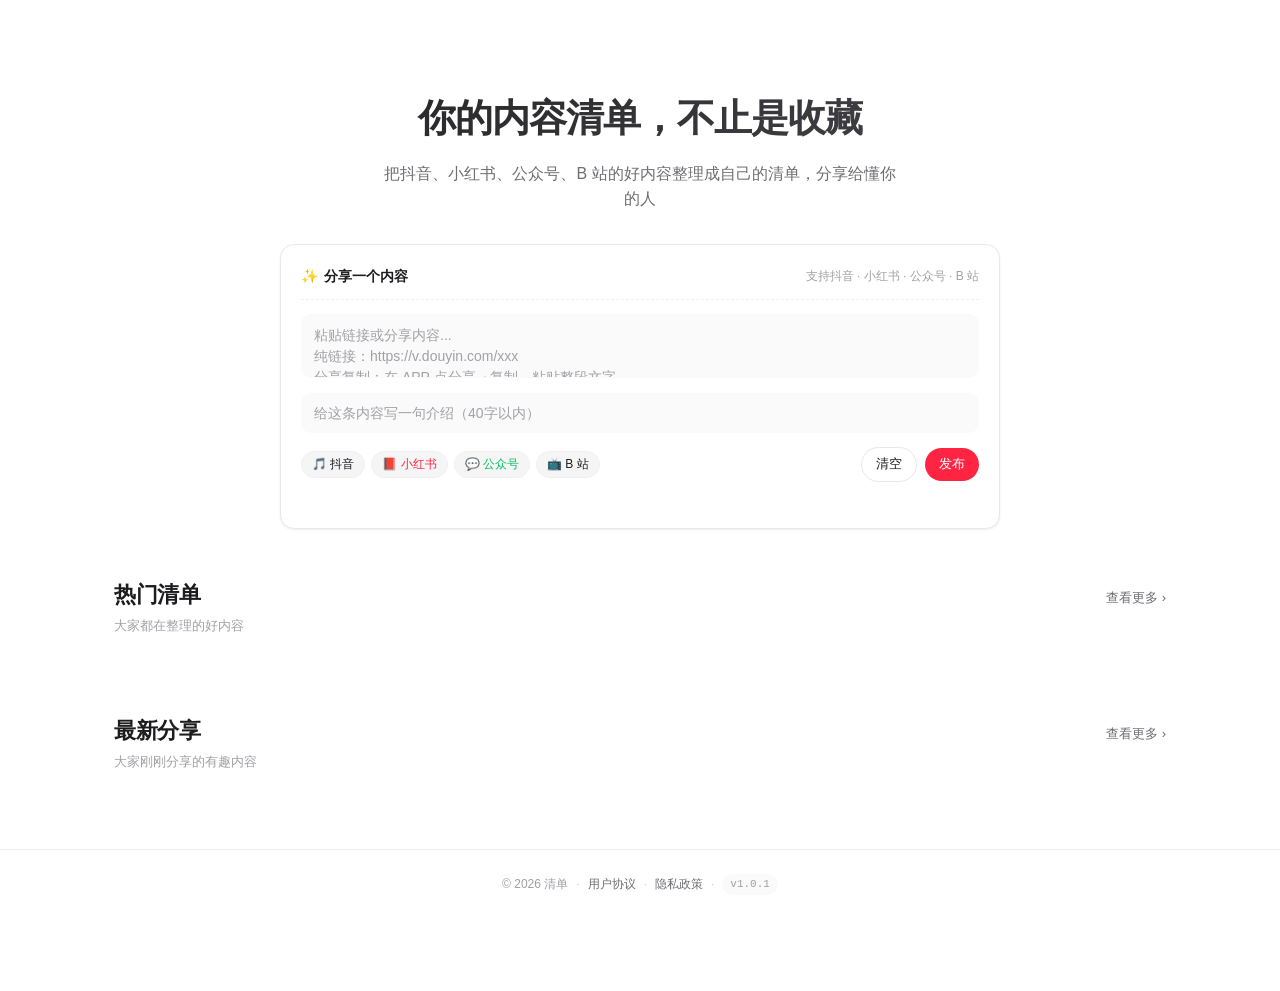
==== index.html @ c6f52047 "feat: v1.0.1 初次部署" ====
﻿<!DOCTYPE html>
<html lang="zh-CN">
<head>
  <meta charset="UTF-8">
  <meta name="viewport" content="width=device-width, initial-scale=1.0">
  <meta name="version" content="1.0.1">
<meta http-equiv="Cache-Control" content="no-cache, no-store, must-revalidate">
<meta http-equiv="Pragma" content="no-cache">
<meta http-equiv="Expires" content="0">
  <title>清单 · 发现优质内容清单</title>
  <meta name="description" content="清单是一个内容清单分享平台，把抖音、小红书、公众号、B站的好内容整理成清单，分享给懂你的人">
  <meta property="og:type" content="website">
  <meta property="og:title" content="清单 · 发现优质内容清单">
  <meta property="og:description" content="把抖音、小红书、公众号、B站的好内容整理成清单">
  <link rel="stylesheet" href="css/style.css">
</head>
<body>
  <div class="app">
    <!-- 导航栏由 JS 注入 -->
    <main class="main">
      <div class="container">

        <!-- Hero 区 -->
        <section class="hero">
          <h1 class="hero-title">你的内容清单，不止是收藏</h1>
          <p class="hero-subtitle">把抖音、小红书、公众号、B 站的好内容整理成自己的清单，分享给懂你的人</p>

          <!-- 中心输入框 -->
          <div class="hero-input">
            <div class="hero-input-header">
              <div class="hero-input-title">
                <span>✨</span>
                <span>分享一个内容</span>
              </div>
              <div class="hero-input-hint">支持抖音 · 小红书 · 公众号 · B 站</div>
            </div>
            <textarea
              id="hero-url"
              class="hero-input-field textarea"
              placeholder="粘贴链接或分享内容...&#10;纯链接：https://v.douyin.com/xxx&#10;分享复制：在 APP 点分享→复制，粘贴整段文字"
            ></textarea>
            <input
              id="hero-intro"
              class="hero-input-field input"
              placeholder="给这条内容写一句介绍（40字以内）"
              maxlength="40"
            >
            <div class="hero-input-footer">
              <div class="platform-tags">
                <span class="platform-tag douyin">🎵 抖音</span>
                <span class="platform-tag xiaohongshu">📕 小红书</span>
                <span class="platform-tag wechat">💬 公众号</span>
                <span class="platform-tag bilibili">📺 B 站</span>
              </div>
              <div class="hero-input-actions">
                <button id="hero-clear" class="btn btn-ghost btn-sm">清空</button>
                <button id="hero-publish" class="btn btn-primary btn-sm">发布</button>
              </div>
            </div>
            <div id="hero-hint" class="input-helper-text"></div>
          </div>
        </section>

        <!-- 推荐清单 -->
        <section class="section">
          <div class="section-header">
            <div>
              <h2 class="section-title">热门清单</h2>
              <p class="section-subtitle">大家都在整理的好内容</p>
            </div>
            <a href="#" class="section-more">查看更多 ›</a>
          </div>
          <div id="featured-lists" class="card-grid"></div>
        </section>

        <!-- 最新分享 -->
        <section class="section">
          <div class="section-header">
            <div>
              <h2 class="section-title">最新分享</h2>
              <p class="section-subtitle">大家刚刚分享的有趣内容</p>
            </div>
            <a href="#" class="section-more">查看更多 ›</a>
          </div>
          <div id="latest-items" class="card-grid-2col"></div>
        </section>

      </div>

      <footer class="app-footer">
        <div class="app-footer-inner">
          <span>© 2026 清单</span>
          <span class="app-footer-divider">·</span>
          <a href="legal/agreement.html" target="_blank">用户协议</a>
          <span class="app-footer-divider">·</span>
          <a href="legal/privacy.html" target="_blank">隐私政策</a>
          <span class="app-footer-divider">·</span>
          <span class="app-footer-version">v1.0.1</span>
        </div>
      </footer>
    </main>
  </div>

  <!-- 发布后弹出的"选择清单"弹层 -->
  <div id="publish-modal" class="modal-mask" hidden>
    <div class="modal-card modal-card--publish">
      <div class="modal-header">
        <h3>添加到一个清单</h3>
        <button class="modal-close" data-action="cancel" aria-label="关闭">✕</button>
      </div>
      <div class="modal-body">
        <p class="modal-hint">这个内容你想归到哪个清单？</p>

        <div id="publish-list-options" class="list-options">
          <!-- 动态填充 -->
        </div>

        <div class="new-list-section">
          <button id="new-list-toggle" class="new-list-toggle" type="button">
            <span class="new-list-toggle-icon">＋</span>
            <span>创建新清单</span>
          </button>
          <div id="new-list-form" class="new-list-form" hidden>
            <input id="new-list-title" class="form-input" type="text" placeholder="清单标题（必填，20字以内）" maxlength="20">
            <textarea id="new-list-desc" class="form-input form-textarea" placeholder="清单简介（选填，50字以内）" maxlength="50"></textarea>
            <label class="form-checkbox">
              <input id="new-list-anon" type="checkbox">
              <span>匿名发布</span>
            </label>
          </div>
        </div>
      </div>
      <div class="modal-footer">
        <button class="btn btn-ghost" data-action="cancel">取消</button>
        <button id="publish-confirm-btn" class="btn btn-primary" data-action="confirm">发布</button>
      </div>
    </div>
  </div>

  <script src="js/data.js"></script>
  <script src="js/main.js"></script>
  <script>
    // ==================== 首页逻辑 ====================

    // 渲染导航（顶部的入口已经够用，Hero 区域聚焦发布动作）
    renderNavbar('home');

    // 如果是从移动端 FAB 跳过来的（#publish），自动 focus 输入框
    if (location.hash === '#publish') {
      setTimeout(() => {
        const urlField = document.getElementById('hero-url');
        if (urlField) urlField.focus();
      }, 100);
    }

    // 渲染推荐清单
    function renderFeaturedLists(query = '') {
      const container = document.getElementById('featured-lists');
      let lists = [...getAllLists()].sort((a, b) => b.collectCount - a.collectCount);
      if (query) {
        const q = query.toLowerCase();
        lists = lists.filter(l =>
          l.title.toLowerCase().includes(q) ||
          (l.description || '').toLowerCase().includes(q)
        );
      }
      if (lists.length === 0) {
        container.innerHTML = '<div class="empty-state"><div class="empty-state-icon">📭</div><div class="empty-state-text">没找到匹配的清单</div></div>';
        return;
      }
      container.innerHTML = lists.map(renderListCard).join('');
    }

    // 渲染最新分享
    function renderLatestItems(query = '') {
      const container = document.getElementById('latest-items');
      let items = [...getAllItems()].sort((a, b) => new Date(b.createTime) - new Date(a.createTime));
      if (query) {
        const q = query.toLowerCase();
        items = items.filter(i => (i.intro || '').toLowerCase().includes(q));
      }
      if (items.length === 0) {
        container.innerHTML = '<div class="empty-state"><div class="empty-state-icon">📭</div><div class="empty-state-text">没找到匹配的内容</div></div>';
        return;
      }
      container.innerHTML = items.map(renderItemCard).join('');
    }

    // 初次渲染
    let initialQuery = '';
    const urlSearch = getQueryParam('search');
    if (urlSearch) {
      initialQuery = urlSearch;
      const si = document.getElementById('search-input');
      if (si) si.value = urlSearch;
    }
    renderFeaturedLists(initialQuery);
    renderLatestItems(initialQuery);

    // ==================== 搜索 ====================
    const searchInput = document.getElementById('search-input');
    if (searchInput) {
      let searchTimer = null;
      searchInput.addEventListener('input', (e) => {
        const q = e.target.value.trim();
        clearTimeout(searchTimer);
        searchTimer = setTimeout(() => {
          renderFeaturedLists(q);
          renderLatestItems(q);
        }, 200);
      });
    }

    // ==================== Hero 输入框 - 发布 ====================
    const urlField = document.getElementById('hero-url');
    const introField = document.getElementById('hero-intro');
    const hint = document.getElementById('hero-hint');
    const publishBtn = document.getElementById('hero-publish');
    const clearBtn = document.getElementById('hero-clear');

    // 实时校验提示
    function updateHint() {
      const url = urlField.value.trim();
      const intro = introField.value.trim();
      if (!url && !intro) {
        hint.textContent = '';
        hint.className = 'input-helper-text';
        return;
      }
      if (url) {
        const r = validateUrl(url);
        if (!r.valid) {
          hint.textContent = '⚠ ' + r.error;
          hint.className = 'input-helper-text error';
          return;
        }
      }
      if (intro && intro.length > 40) {
        hint.textContent = '⚠ 介绍不能超过 40 字';
        hint.className = 'input-helper-text error';
        return;
      }
      // OK
      if (url) {
        const r = validateUrl(url);
        if (r.valid) {
          const platform = getPlatformInfo(r.platform);
          const isFromText = r.url && r.url !== url;
          hint.textContent = `✓ 已识别为 ${platform.shortName} 链接${isFromText ? '（已从分享内容中提取）' : ''}${intro ? '，可以发布了' : '，请补充介绍'}`;
          hint.className = 'input-helper-text success';
        }
      } else {
        hint.textContent = '请粘贴链接或分享内容';
        hint.className = 'input-helper-text';
      }
    }
    urlField.addEventListener('input', updateHint);
    introField.addEventListener('input', updateHint);

    clearBtn.addEventListener('click', () => {
      urlField.value = '';
      introField.value = '';
      updateHint();
      urlField.focus();
    });

    publishBtn.addEventListener('click', () => {
      if (!requireLogin('index.html')) return;
      const url = urlField.value.trim();
      const intro = introField.value.trim();
      if (!url) { showToast('请粘贴链接', 'error'); urlField.focus(); return; }
      const r = validateUrl(url);
      if (!r.valid) { showToast(r.error, 'error'); return; }
      if (!intro) { showToast('请填写介绍', 'error'); introField.focus(); return; }
      if (intro.length > 40) { showToast('介绍不能超过 40 字', 'error'); return; }
      // 敏感词校验
      const sens = validateBeforePublish(intro);
      if (!sens.ok) { showToast(sens.error, 'error'); return; }
      // 校验通过 → 打开"加入清单"弹层（r.url 是提取/校验后的纯 URL）
      openPublishModal({ url: r.url, intro, platform: r.platform });
    });

    // ==================== 发布弹层 ====================
    const publishModal = document.getElementById('publish-modal');
    const publishListOptions = document.getElementById('publish-list-options');
    const newListToggle = document.getElementById('new-list-toggle');
    const newListForm = document.getElementById('new-list-form');
    const newListTitle = document.getElementById('new-list-title');
    const newListDesc = document.getElementById('new-list-desc');
    const newListAnon = document.getElementById('new-list-anon');
    const publishConfirmBtn = document.getElementById('publish-confirm-btn');
    let pendingPayload = null;   // 待发布的 {url, intro, platform}
    let newListExpanded = false; // 新建清单表单是否展开

    function openPublishModal(payload) {
      pendingPayload = payload;
      newListExpanded = false;
      newListForm.hidden = true;
      newListTitle.value = '';
      newListDesc.value = '';
      newListAnon.checked = false;
      renderPublishListOptions();
      publishModal.hidden = false;
    }

    function closePublishModal() {
      publishModal.hidden = true;
      pendingPayload = null;
    }

    function renderPublishListOptions() {
      const myLists = getCurrentUserLists();
      const opts = [];

      // 默认选项：先存着
      opts.push(`
        <label class="list-option">
          <input type="radio" name="list-select" value="__none__" checked>
          <div class="list-option-body">
            <div class="list-option-cover list-option-cover--default">📌</div>
            <div class="list-option-text">
              <div class="list-option-title">先存着</div>
              <div class="list-option-sub">暂不加入任何清单</div>
            </div>
          </div>
        </label>
      `);

      // 用户已有清单
      myLists.forEach(l => {
        opts.push(`
          <label class="list-option">
            <input type="radio" name="list-select" value="${escapeHtml(l.id)}">
            <div class="list-option-body">
              <div class="list-option-cover" style="background:${l.coverColor}">${l.coverEmoji}</div>
              <div class="list-option-text">
                <div class="list-option-title">${escapeHtml(l.title)}</div>
                <div class="list-option-sub">${l.itemIds.length} 条内容${l.anonymous ? ' · 匿名' : ''}</div>
              </div>
            </div>
          </label>
        `);
      });

      publishListOptions.innerHTML = opts.join('');
    }

    // 弹层：切换"创建新清单"展开
    newListToggle.addEventListener('click', () => {
      newListExpanded = !newListExpanded;
      newListForm.hidden = !newListExpanded;
      if (newListExpanded) {
        newListTitle.focus();
      }
    });

    // 弹层：mask 点击关闭
    publishModal.addEventListener('click', (e) => {
      if (e.target === publishModal) closePublishModal();
    });

    // 弹层：取消 / 确认按钮
    publishModal.addEventListener('click', (e) => {
      const action = e.target.closest('[data-action]')?.dataset.action;
      if (action === 'cancel') closePublishModal();
      if (action === 'confirm') confirmPublish();
    });

    function confirmPublish() {
      if (!pendingPayload) return;
      const selected = publishModal.querySelector('input[name="list-select"]:checked');
      const selectedValue = selected ? selected.value : '__none__';

      // 0. 敏感词校验（发布前）
      const sens = validateBeforePublish(pendingPayload.intro);
      if (!sens.safe) {
        showToast(`内容含敏感词：${sens.hit.join('、')}`, 'error');
        return;
      }

      // 1. 始终先发布 item
      const newItem = publishUserItem({
        url: pendingPayload.url,
        intro: pendingPayload.intro,
        platform: pendingPayload.platform
      });
      if (!newItem) { showToast('发布失败', 'error'); return; }

      // 2. 如果选了某个清单（不是"先存着"），就加入
      let targetList = null;
      if (newListExpanded) {
        // 创建新清单
        const title = newListTitle.value.trim();
        if (!title) {
          showToast('请输入清单标题', 'error');
          newListTitle.focus();
          return;
        }
        const created = createUserList({
          title,
          description: newListDesc.value.trim(),
          anonymous: newListAnon.checked
        });
        if (created) {
          addItemToUserList(newItem.id, created.id);
          targetList = created;
        }
      } else if (selectedValue !== '__none__') {
        // 加入已有清单
        const ok = addItemToUserList(newItem.id, selectedValue);
        if (ok) {
          targetList = getListById(selectedValue);
        }
      }

      // 3. 关闭弹层、清空输入
      closePublishModal();
      urlField.value = '';
      introField.value = '';
      updateHint();

      // 4. 反馈
      if (targetList) {
        showToast(`✓ 已发布并加入「${targetList.title}」`, 'success');
      } else {
        const platform = getPlatformInfo(pendingPayload.platform);
        showToast(`✓ 已发布到 ${platform.shortName}`, 'success');
      }

      // 5. 刷新首页信息流（让新内容立刻出现）
      renderFeaturedLists(document.getElementById('search-input')?.value || '');
      renderLatestItems(document.getElementById('search-input')?.value || '');
    }
  </script>
</body>
</html>
---- css/style.css ----
/* ============================================================
   全局样式 - 内容清单 (v2 白色主题)
   设计：白底 + 极简 + 品牌色点缀（参考小红书 + 即刻的清爽感）
   ============================================================ */

* {
  margin: 0;
  padding: 0;
  box-sizing: border-box;
}

/* 全局：HTML hidden 属性强制生效（避免被 display: flex 等覆盖） */
[hidden] {
  display: none !important;
}

:root {
  /* 平台色 */
  --platform-douyin: #161823;          /* 抖音深色 */
  --platform-xiaohongshu: #ff2442;     /* 小红书红 */
  --platform-wechat: #07c160;          /* 公众号绿 */

  /* 背景 */
  --bg: #ffffff;                       /* 主背景 */
  --bg-soft: #fafafa;                  /* 次级背景 */
  --bg-elevated: #ffffff;              /* 卡片背景 */
  --bg-hover: #f7f7f7;                 /* hover 背景 */
  --bg-input: #f5f5f5;                 /* 输入框 */
  --bg-tag: #f5f5f5;                   /* 标签底 */

  /* 文字 */
  --text-primary: #1d1d1f;             /* 主文字 - Apple 风深灰 */
  --text-secondary: #6e6e73;           /* 次文字 */
  --text-tertiary: #a1a1a6;            /* 辅文字 */

  /* 边框 */
  --border: #f0f0f0;
  --border-medium: #e8e8e8;
  --border-strong: #d9d9d9;

  /* 品牌色 */
  --primary: #ff2442;
  --primary-hover: #ff4757;
  --primary-soft: #fff1f3;
  --primary-gradient: linear-gradient(135deg, #ff2442 0%, #ff5e62 100%);

  /* 阴影 */
  --shadow-xs: 0 1px 2px rgba(0, 0, 0, 0.03);
  --shadow-sm: 0 1px 3px rgba(0, 0, 0, 0.04), 0 1px 2px rgba(0, 0, 0, 0.03);
  --shadow-md: 0 2px 8px rgba(0, 0, 0, 0.05), 0 1px 2px rgba(0, 0, 0, 0.03);
  --shadow-lg: 0 8px 24px rgba(0, 0, 0, 0.06), 0 2px 4px rgba(0, 0, 0, 0.04);
  --shadow-card-hover: 0 12px 32px rgba(0, 0, 0, 0.08), 0 2px 6px rgba(0, 0, 0, 0.04);

  /* 圆角 */
  --radius-sm: 6px;
  --radius-md: 10px;
  --radius-lg: 14px;
  --radius-xl: 20px;
  --radius-pill: 999px;

  /* 间距 */
  --gap-xs: 4px;
  --gap-sm: 8px;
  --gap-md: 12px;
  --gap-lg: 16px;
  --gap-xl: 24px;
  --gap-xxl: 40px;
  --gap-xxxl: 64px;
}

html, body {
  height: 100%;
  font-family: -apple-system, BlinkMacSystemFont, 'SF Pro Display', 'PingFang SC', 'Helvetica Neue', 'Microsoft YaHei', sans-serif;
  background: var(--bg);
  color: var(--text-primary);
  font-size: 14px;
  line-height: 1.6;
  -webkit-font-smoothing: antialiased;
  -moz-osx-font-smoothing: grayscale;
  font-feature-settings: 'cv11', 'ss01';
}

a {
  color: inherit;
  text-decoration: none;
  transition: color 0.15s;
}

button {
  border: none;
  background: none;
  color: inherit;
  cursor: pointer;
  font: inherit;
  outline: none;
}

input, textarea {
  outline: none;
  font: inherit;
  color: inherit;
  background: none;
  border: none;
}

::selection {
  background: var(--primary-soft);
  color: var(--primary);
}

/* ============================================================
   布局
   ============================================================ */

.app {
  min-height: 100vh;
  display: flex;
  flex-direction: column;
}

.container {
  max-width: 1100px;
  margin: 0 auto;
  padding: 0 24px;
  width: 100%;
}

.main {
  flex: 1;
  padding: 32px 0 64px;
}

/* ============================================================
   顶部导航
   ============================================================ */

.navbar {
  position: sticky;
  top: 0;
  z-index: 100;
  background: rgba(255, 255, 255, 0.85);
  backdrop-filter: saturate(180%) blur(20px);
  -webkit-backdrop-filter: saturate(180%) blur(20px);
  border-bottom: 1px solid var(--border);
  height: 64px;
}

.navbar-inner {
  max-width: 1100px;
  margin: 0 auto;
  padding: 0 24px;
  height: 100%;
  display: flex;
  align-items: center;
  gap: 32px;
}

.logo {
  font-size: 20px;
  font-weight: 700;
  color: var(--primary);
  display: flex;
  align-items: center;
  gap: 6px;
  flex-shrink: 0;
  letter-spacing: -0.5px;
}

.logo-icon {
  font-size: 22px;
}

.nav-links {
  display: flex;
  align-items: center;
  gap: 4px;
  flex: 1;
}

.nav-link {
  padding: 8px 14px;
  border-radius: var(--radius-md);
  color: var(--text-secondary);
  font-size: 15px;
  font-weight: 500;
  transition: all 0.15s;
}

.nav-link:hover {
  color: var(--text-primary);
  background: var(--bg-hover);
}

.nav-link.active {
  color: var(--text-primary);
  background: var(--bg-hover);
}

.nav-user {
  display: flex;
  align-items: center;
  gap: 10px;
  flex-shrink: 0;
}

.user-chip {
  display: flex;
  align-items: center;
  gap: 8px;
  padding: 4px 14px 4px 4px;
  border-radius: var(--radius-pill);
  background: var(--bg-soft);
  border: 1px solid var(--border);
  transition: all 0.15s;
}

.user-chip:hover {
  background: var(--bg-hover);
  border-color: var(--border-medium);
}

/* 未登录态的"我的清单"入口（视觉上比已登录态更轻） */
.user-chip--guest {
  padding: 4px 14px 4px 6px;
}

.user-chip--guest .user-avatar {
  background: var(--bg-hover);
  color: var(--text-secondary);
  border: 1px solid var(--border-medium);
}

.user-chip--guest .user-name {
  color: var(--text-secondary);
  font-weight: 500;
}

.user-avatar {
  width: 32px;
  height: 32px;
  border-radius: 50%;
  display: flex;
  align-items: center;
  justify-content: center;
  font-size: 14px;
  font-weight: 600;
  color: #fff;
  flex-shrink: 0;
}

.user-name {
  font-size: 13px;
  color: var(--text-primary);
  font-weight: 500;
}

.btn {
  padding: 9px 20px;
  border-radius: var(--radius-pill);
  font-size: 14px;
  font-weight: 500;
  cursor: pointer;
  transition: all 0.15s;
  display: inline-flex;
  align-items: center;
  gap: 6px;
  white-space: nowrap;
  letter-spacing: 0;
}

.btn-primary {
  background: var(--primary);
  color: #fff;
}

.btn-primary:hover {
  background: var(--primary-hover);
  transform: translateY(-1px);
  box-shadow: 0 4px 12px rgba(255, 36, 66, 0.25);
}

.btn-ghost {
  background: transparent;
  color: var(--text-primary);
  border: 1px solid var(--border-medium);
}

.btn-ghost:hover {
  background: var(--bg-hover);
  border-color: var(--border-strong);
}

.btn-light {
  background: var(--bg-soft);
  color: var(--text-primary);
  border: 1px solid var(--border);
}

.btn-light:hover {
  background: var(--bg-hover);
}

.btn-lg {
  padding: 13px 28px;
  font-size: 15px;
}

.btn-sm {
  padding: 6px 14px;
  font-size: 13px;
}

/* ============================================================
   顶部搜索栏 (首页)
   ============================================================ */

.search-bar {
  position: relative;
  max-width: 420px;
}

.search-input {
  width: 100%;
  height: 38px;
  padding: 0 14px 0 38px;
  background: var(--bg-soft);
  border: 1px solid transparent;
  border-radius: var(--radius-pill);
  font-size: 13px;
  color: var(--text-primary);
  transition: all 0.15s;
}

.search-input:focus {
  border-color: var(--border-medium);
  background: #fff;
  box-shadow: var(--shadow-sm);
}

.search-input::placeholder {
  color: var(--text-tertiary);
}

.search-icon {
  position: absolute;
  left: 14px;
  top: 50%;
  transform: translateY(-50%);
  color: var(--text-tertiary);
  pointer-events: none;
  font-size: 14px;
}

/* ============================================================
   Hero 区 (首页)
   ============================================================ */

.hero {
  padding: 56px 0 48px;
  text-align: center;
}

.hero-title {
  font-size: 38px;
  font-weight: 700;
  letter-spacing: -1px;
  margin-bottom: 12px;
  background: linear-gradient(135deg, #1d1d1f 0%, #4a4a4f 100%);
  -webkit-background-clip: text;
  -webkit-text-fill-color: transparent;
  background-clip: text;
}

.hero-subtitle {
  font-size: 16px;
  color: var(--text-secondary);
  margin-bottom: 32px;
  max-width: 520px;
  margin-left: auto;
  margin-right: auto;
}

/* Hero 输入框 */
.hero-input {
  max-width: 720px;
  margin: 0 auto;
  background: #fff;
  border: 1px solid var(--border-medium);
  border-radius: var(--radius-lg);
  padding: 20px;
  box-shadow: var(--shadow-sm);
  transition: all 0.2s;
}

.hero-input:focus-within {
  border-color: var(--primary);
  box-shadow: 0 4px 20px rgba(255, 36, 66, 0.08), 0 0 0 3px rgba(255, 36, 66, 0.06);
}

.hero-input-header {
  display: flex;
  align-items: center;
  justify-content: space-between;
  margin-bottom: 14px;
  padding-bottom: 12px;
  border-bottom: 1px dashed var(--border);
}

.hero-input-title {
  font-size: 14px;
  font-weight: 600;
  color: var(--text-primary);
  display: flex;
  align-items: center;
  gap: 6px;
}

.hero-input-hint {
  font-size: 12px;
  color: var(--text-tertiary);
}

.hero-input-field {
  width: 100%;
  padding: 10px 12px;
  background: var(--bg-soft);
  border: 1px solid transparent;
  border-radius: var(--radius-md);
  color: var(--text-primary);
  font-size: 14px;
  font-family: inherit;
  transition: all 0.15s;
  resize: none;
}

.hero-input-field.textarea {
  min-height: 64px;
  line-height: 1.5;
}

.hero-input-field.input {
  height: 40px;
  margin-top: 8px;
}

.hero-input-field:focus {
  background: #fff;
  border-color: var(--border-medium);
}

.hero-input-field::placeholder {
  color: var(--text-tertiary);
}

.hero-input-footer {
  display: flex;
  align-items: center;
  justify-content: space-between;
  margin-top: 14px;
  flex-wrap: wrap;
  gap: 12px;
}

.platform-tags {
  display: flex;
  gap: 6px;
  flex-wrap: wrap;
}

.platform-tag {
  display: inline-flex;
  align-items: center;
  gap: 4px;
  padding: 3px 10px;
  border-radius: var(--radius-pill);
  font-size: 12px;
  font-weight: 500;
  background: var(--bg-tag);
  color: var(--text-secondary);
  border: 1px solid var(--border);
}

.platform-tag.douyin { color: var(--platform-douyin); }
.platform-tag.xiaohongshu { color: var(--platform-xiaohongshu); }
.platform-tag.wechat { color: var(--platform-wechat); }
.platform-tag.bilibili { color: var(--platform-bilibili); }

.hero-input-actions {
  display: flex;
  align-items: center;
  gap: 8px;
}

.input-helper-text {
  font-size: 12px;
  color: var(--text-tertiary);
  margin-top: 10px;
  min-height: 16px;
  text-align: left;
  padding-left: 4px;
}

.input-helper-text.error {
  color: var(--primary);
}

.input-helper-text.success {
  color: var(--platform-wechat);
}

/* 未登录提示 - 顶部 nav 已经有「登录/注册」入口，不再需要 Hero 区重复引导 */

/* 强化 nav 中的「我的」链接（已登录用户的核心入口） */
.nav-link.active {
  color: var(--text-primary);
  background: var(--bg-hover);
}

/* ============================================================
   区域标题
   ============================================================ */

.section {
  margin-bottom: 56px;
}

.section-header {
  display: flex;
  align-items: baseline;
  justify-content: space-between;
  margin-bottom: 20px;
}

.section-title {
  font-size: 22px;
  font-weight: 700;
  color: var(--text-primary);
  letter-spacing: -0.3px;
}

.section-subtitle {
  font-size: 13px;
  color: var(--text-tertiary);
  margin-top: 4px;
}

.section-more {
  font-size: 13px;
  color: var(--text-secondary);
  transition: color 0.15s;
  display: inline-flex;
  align-items: center;
  gap: 2px;
}

.section-more:hover {
  color: var(--primary);
}

/* ============================================================
   卡片网格
   ============================================================ */

.card-grid {
  display: grid;
  grid-template-columns: repeat(auto-fill, minmax(240px, 1fr));
  gap: 18px;
}

.card-grid-2col {
  display: grid;
  grid-template-columns: repeat(auto-fill, minmax(380px, 1fr));
  gap: 14px;
}

/* ============================================================
   清单卡片
   ============================================================ */

.list-card {
  background: var(--bg-elevated);
  border: 1px solid var(--border);
  border-radius: var(--radius-lg);
  overflow: hidden;
  transition: all 0.2s;
  cursor: pointer;
  display: flex;
  flex-direction: column;
}

.list-card-wrap {
  position: relative;
}

.list-card-edit-btn {
  position: absolute;
  top: 10px;
  right: 10px;
  padding: 5px 12px;
  background: rgba(255, 255, 255, 0.95);
  border: 1px solid var(--border);
  border-radius: var(--radius-pill);
  font-size: 12px;
  color: var(--text-primary);
  font-weight: 500;
  cursor: pointer;
  opacity: 0;
  transition: all 0.15s;
  z-index: 2;
  font-family: inherit;
  backdrop-filter: blur(4px);
}

.list-card-wrap:hover .list-card-edit-btn {
  opacity: 1;
}

/* "我的"页面里始终显示编辑按钮 */
.list-card-wrap--my .list-card-edit-btn {
  opacity: 1;
}

.list-card-edit-btn:hover {
  background: var(--primary);
  color: #fff;
  border-color: var(--primary);
}

.list-card:hover {
  border-color: transparent;
  transform: translateY(-3px);
  box-shadow: var(--shadow-card-hover);
}

.list-card-cover {
  aspect-ratio: 16 / 10;
  position: relative;
  display: flex;
  align-items: center;
  justify-content: center;
  background: linear-gradient(135deg, #fafafa 0%, #f0f0f0 100%);
  overflow: hidden;
}

.list-card-cover-emoji {
  font-size: 48px;
  filter: drop-shadow(0 2px 6px rgba(0, 0, 0, 0.08));
  transition: transform 0.3s;
}

.list-card:hover .list-card-cover-emoji {
  transform: scale(1.1);
}

.list-card-cover-count {
  position: absolute;
  right: 10px;
  bottom: 10px;
  padding: 3px 9px;
  background: rgba(255, 255, 255, 0.95);
  color: var(--text-secondary);
  border-radius: var(--radius-pill);
  font-size: 11px;
  font-weight: 500;
  backdrop-filter: blur(4px);
  border: 1px solid var(--border);
}

.list-card-body {
  padding: 16px 18px 18px;
  flex: 1;
  display: flex;
  flex-direction: column;
}

.list-card-title {
  font-size: 15px;
  font-weight: 600;
  color: var(--text-primary);
  margin-bottom: 6px;
  display: -webkit-box;
  -webkit-line-clamp: 1;
  -webkit-box-orient: vertical;
  overflow: hidden;
  letter-spacing: -0.1px;
}

.list-card-desc {
  font-size: 12.5px;
  color: var(--text-tertiary);
  margin-bottom: 14px;
  display: -webkit-box;
  -webkit-line-clamp: 1;
  -webkit-box-orient: vertical;
  overflow: hidden;
  line-height: 1.5;
}

.list-card-meta {
  display: flex;
  align-items: center;
  justify-content: space-between;
  margin-top: auto;
  font-size: 12px;
  color: var(--text-tertiary);
}

.list-card-creator {
  display: flex;
  align-items: center;
  gap: 6px;
}

.list-card-creator .user-avatar {
  width: 20px;
  height: 20px;
  font-size: 10px;
}

.list-card-creator-name {
  color: var(--text-secondary);
}

.list-card-collect {
  display: flex;
  align-items: center;
  gap: 3px;
  color: var(--text-tertiary);
  font-size: 12px;
}

/* ============================================================
   单条 item 卡片 (首页信息流)
   ============================================================ */

.item-card {
  background: var(--bg-elevated);
  border: 1px solid var(--border);
  border-radius: var(--radius-md);
  padding: 16px 18px;
  display: flex;
  gap: 14px;
  transition: all 0.15s;
  cursor: pointer;
}

.item-card:hover {
  border-color: var(--border-medium);
  background: var(--bg-soft);
}

.item-card-platform {
  width: 40px;
  height: 40px;
  border-radius: var(--radius-md);
  display: flex;
  align-items: center;
  justify-content: center;
  font-size: 20px;
  flex-shrink: 0;
}

.item-card-platform.douyin {
  background: linear-gradient(135deg, #161823 0%, #2a2a35 100%);
}

.item-card-platform.xiaohongshu {
  background: linear-gradient(135deg, #ff2442 0%, #ff5e62 100%);
}

.item-card-platform.wechat {
  background: linear-gradient(135deg, #07c160 0%, #4cd187 100%);
}

.item-card-body {
  flex: 1;
  min-width: 0;
  display: flex;
  flex-direction: column;
  gap: 6px;
}

.item-card-meta-row {
  display: flex;
  align-items: center;
  gap: 8px;
  font-size: 12px;
  color: var(--text-tertiary);
}

.item-card-platform-name {
  font-weight: 500;
}

.item-card-platform-name.douyin { color: var(--platform-douyin); }
.item-card-platform-name.xiaohongshu { color: var(--platform-xiaohongshu); }
.item-card-platform-name.wechat { color: var(--platform-wechat); }

.item-card-intro {
  font-size: 14px;
  color: var(--text-primary);
  line-height: 1.5;
  display: -webkit-box;
  -webkit-line-clamp: 2;
  -webkit-box-orient: vertical;
  overflow: hidden;
  font-weight: 500;
}

.item-card-footer {
  display: flex;
  align-items: center;
  justify-content: space-between;
  font-size: 12px;
  color: var(--text-tertiary);
  margin-top: 4px;
}

.item-card-creator {
  display: flex;
  align-items: center;
  gap: 6px;
}

.item-card-creator .user-avatar {
  width: 18px;
  height: 18px;
  font-size: 10px;
}

.item-card-stats {
  display: flex;
  align-items: center;
  gap: 12px;
}

.item-card-stat {
  display: flex;
  align-items: center;
  gap: 3px;
}

/* ============================================================
   清单详情页
   ============================================================ */

.list-detail-header {
  display: flex;
  gap: 32px;
  margin-bottom: 40px;
  padding-bottom: 32px;
  border-bottom: 1px solid var(--border);
}

.list-detail-cover {
  width: 200px;
  height: 200px;
  border-radius: var(--radius-lg);
  flex-shrink: 0;
  display: flex;
  align-items: center;
  justify-content: center;
  font-size: 80px;
  background: linear-gradient(135deg, #fafafa 0%, #f0f0f0 100%);
  box-shadow: var(--shadow-md);
}

.list-detail-info {
  flex: 1;
  display: flex;
  flex-direction: column;
  justify-content: center;
  min-width: 0;
  padding: 8px 0;
}

.list-detail-tag {
  display: inline-flex;
  align-items: center;
  gap: 4px;
  padding: 3px 10px;
  background: var(--primary-soft);
  color: var(--primary);
  font-size: 12px;
  font-weight: 500;
  border-radius: var(--radius-pill);
  margin-bottom: 12px;
  align-self: flex-start;
}

.list-detail-title {
  font-size: 30px;
  font-weight: 700;
  color: var(--text-primary);
  margin-bottom: 8px;
  line-height: 1.3;
  letter-spacing: -0.5px;
}

.list-detail-desc {
  font-size: 14.5px;
  color: var(--text-secondary);
  margin-bottom: 20px;
  line-height: 1.6;
}

.list-detail-meta {
  display: flex;
  align-items: center;
  gap: 16px;
  font-size: 13px;
  color: var(--text-tertiary);
  margin-bottom: 20px;
  flex-wrap: wrap;
}

.list-detail-creator {
  display: flex;
  align-items: center;
  gap: 8px;
}

.list-detail-creator .user-avatar {
  width: 24px;
  height: 24px;
  font-size: 12px;
}

.list-detail-actions {
  display: flex;
  gap: 10px;
  margin-top: 4px;
}

.list-detail-items {
  margin-top: 8px;
}

.list-item-row {
  display: flex;
  align-items: center;
  gap: 16px;
  padding: 16px 18px;
  background: var(--bg-elevated);
  border: 1px solid var(--border);
  border-radius: var(--radius-md);
  margin-bottom: 10px;
  transition: all 0.15s;
  cursor: pointer;
}

.list-item-row:hover {
  border-color: var(--border-medium);
  background: var(--bg-soft);
  transform: translateX(2px);
}

.list-item-index {
  font-size: 15px;
  font-weight: 600;
  color: var(--text-tertiary);
  width: 28px;
  text-align: center;
  flex-shrink: 0;
  font-variant-numeric: tabular-nums;
}

.list-item-info {
  flex: 1;
  min-width: 0;
}

.list-item-intro {
  font-size: 15px;
  color: var(--text-primary);
  margin-bottom: 4px;
  display: -webkit-box;
  -webkit-line-clamp: 1;
  -webkit-box-orient: vertical;
  overflow: hidden;
  font-weight: 500;
}

.list-item-meta {
  display: flex;
  align-items: center;
  gap: 8px;
  font-size: 12px;
  color: var(--text-tertiary);
}

.list-item-platform {
  font-weight: 500;
}

.list-item-platform.douyin { color: var(--platform-douyin); }
.list-item-platform.xiaohongshu { color: var(--platform-xiaohongshu); }
.list-item-platform.wechat { color: var(--platform-wechat); }

.list-item-arrow {
  color: var(--text-tertiary);
  font-size: 18px;
  flex-shrink: 0;
}

/* ============================================================
   单条 item 详情页
   ============================================================ */

.item-detail-card {
  background: var(--bg-elevated);
  border: 1px solid var(--border);
  border-radius: var(--radius-lg);
  padding: 32px;
  margin-bottom: 24px;
  box-shadow: var(--shadow-xs);
}

.item-detail-platform-row {
  display: flex;
  align-items: center;
  gap: 10px;
  margin-bottom: 20px;
}

.item-detail-platform-icon {
  width: 36px;
  height: 36px;
  border-radius: var(--radius-md);
  display: flex;
  align-items: center;
  justify-content: center;
  font-size: 20px;
  color: #fff;
}

.item-detail-platform-icon.douyin {
  background: linear-gradient(135deg, #161823 0%, #2a2a35 100%);
}

.item-detail-platform-icon.xiaohongshu {
  background: linear-gradient(135deg, #ff2442 0%, #ff5e62 100%);
}

.item-detail-platform-icon.wechat {
  background: linear-gradient(135deg, #07c160 0%, #4cd187 100%);
}

.item-detail-platform-name {
  font-size: 14px;
  font-weight: 500;
}

.item-detail-platform-name.douyin { color: var(--platform-douyin); }
.item-detail-platform-name.xiaohongshu { color: var(--platform-xiaohongshu); }
.item-detail-platform-name.wechat { color: var(--platform-wechat); }

.item-detail-intro {
  font-size: 20px;
  font-weight: 600;
  color: var(--text-primary);
  line-height: 1.5;
  margin-bottom: 24px;
  white-space: pre-wrap;
  word-break: break-word;
  letter-spacing: -0.2px;
}

.item-detail-link {
  display: flex;
  align-items: center;
  gap: 12px;
  padding: 14px 18px;
  background: var(--bg-soft);
  border: 1px solid var(--border);
  border-radius: var(--radius-md);
  margin-bottom: 24px;
  transition: all 0.15s;
  word-break: break-all;
}

.item-detail-link:hover {
  border-color: var(--primary);
  background: var(--primary-soft);
}

.item-detail-link-url {
  flex: 1;
  font-size: 13px;
  color: var(--text-secondary);
  font-family: 'SF Mono', Menlo, Consolas, monospace;
}

.item-detail-link-arrow {
  color: var(--primary);
  font-size: 14px;
  flex-shrink: 0;
  font-weight: 500;
}

.item-detail-meta {
  display: flex;
  align-items: center;
  justify-content: space-between;
  padding-top: 20px;
  border-top: 1px solid var(--border);
}

.item-detail-creator {
  display: flex;
  align-items: center;
  gap: 10px;
}

.item-detail-creator .user-avatar {
  width: 36px;
  height: 36px;
  font-size: 14px;
}

.item-detail-creator-info {
  display: flex;
  flex-direction: column;
  line-height: 1.3;
}

.item-detail-creator-name {
  font-size: 13.5px;
  color: var(--text-primary);
  font-weight: 500;
}

.item-detail-creator-time {
  font-size: 11.5px;
  color: var(--text-tertiary);
}

.item-detail-actions {
  display: flex;
  align-items: center;
  gap: 8px;
}

.action-btn {
  display: inline-flex;
  align-items: center;
  gap: 5px;
  padding: 7px 14px;
  background: var(--bg-soft);
  border: 1px solid var(--border);
  border-radius: var(--radius-pill);
  color: var(--text-secondary);
  font-size: 13px;
  transition: all 0.15s;
  font-weight: 500;
}

.action-btn:hover {
  color: var(--text-primary);
  background: var(--bg-hover);
  border-color: var(--border-medium);
}

.action-btn.liked {
  color: var(--primary);
  background: var(--primary-soft);
  border-color: #ffc7d1;
}

.action-btn.favorited {
  color: var(--platform-wechat);
  background: #e6f9ee;
  border-color: #b6eacd;
}

.action-btn-icon {
  font-size: 14px;
}

/* ============================================================
   登录/注册页
   ============================================================ */

.auth-page {
  min-height: 100vh;
  display: flex;
  align-items: center;
  justify-content: center;
  padding: 40px 24px;
  background: linear-gradient(135deg, #fff5f7 0%, #fff 50%, #f0fdf4 100%);
}

.auth-card {
  width: 100%;
  max-width: 420px;
  background: #fff;
  border: 1px solid var(--border);
  border-radius: var(--radius-xl);
  padding: 40px 36px;
  box-shadow: var(--shadow-lg);
}

.auth-logo {
  text-align: center;
  margin-bottom: 8px;
  font-size: 28px;
  font-weight: 700;
  color: var(--primary);
  letter-spacing: -0.5px;
}

.auth-tagline {
  text-align: center;
  font-size: 13px;
  color: var(--text-tertiary);
  margin-bottom: 28px;
}

.auth-tabs {
  display: flex;
  background: var(--bg-soft);
  border-radius: var(--radius-md);
  padding: 4px;
  margin-bottom: 24px;
}

.auth-tab {
  flex: 1;
  padding: 9px;
  border-radius: 8px;
  font-size: 13.5px;
  color: var(--text-secondary);
  transition: all 0.15s;
  font-weight: 500;
}

.auth-tab.active {
  background: #fff;
  color: var(--text-primary);
  box-shadow: var(--shadow-sm);
  font-weight: 600;
}

.auth-form {
  display: flex;
  flex-direction: column;
  gap: 14px;
}

.form-field {
  display: flex;
  flex-direction: column;
  gap: 6px;
}

.form-label {
  font-size: 12px;
  color: var(--text-secondary);
  font-weight: 500;
}

.form-input {
  width: 100%;
  height: 42px;
  padding: 0 14px;
  background: var(--bg-soft);
  border: 1px solid transparent;
  border-radius: var(--radius-md);
  font-size: 14px;
  color: var(--text-primary);
  transition: all 0.15s;
}

.form-input:focus {
  background: #fff;
  border-color: var(--primary);
  box-shadow: 0 0 0 3px rgba(255, 36, 66, 0.08);
}

.form-input::placeholder {
  color: var(--text-tertiary);
}

.form-submit {
  width: 100%;
  height: 46px;
  background: var(--primary);
  color: #fff;
  border-radius: var(--radius-md);
  font-size: 14.5px;
  font-weight: 600;
  cursor: pointer;
  transition: all 0.15s;
  margin-top: 8px;
}

.form-submit:hover {
  background: var(--primary-hover);
  transform: translateY(-1px);
  box-shadow: 0 6px 16px rgba(255, 36, 66, 0.25);
}

.auth-hint {
  text-align: center;
  font-size: 12.5px;
  color: var(--text-tertiary);
  margin-top: 18px;
}

/* 后台登录页 · 管理员账号提示 */
.admin-login-hint {
  text-align: center;
  font-size: 12px;
  color: var(--text-tertiary);
  margin-top: 18px;
  padding: 8px 12px;
  background: var(--bg-soft);
  border-radius: var(--radius-md);
  font-family: 'SF Mono', Menlo, monospace;
}
.admin-login-hint strong {
  color: var(--text-secondary);
  font-weight: 500;
}

/* 登录/注册页 · 用户协议勾选 */
.auth-terms {
  display: flex;
  align-items: flex-start;
  gap: 8px;
  margin: 4px 2px 18px;
  font-size: 12.5px;
  line-height: 1.5;
  color: var(--text-tertiary);
  user-select: none;
  cursor: pointer;
}
.auth-terms input[type="checkbox"] {
  width: 15px;
  height: 15px;
  margin-top: 2px;
  flex-shrink: 0;
  accent-color: var(--primary);
  cursor: pointer;
}
.auth-terms a {
  color: var(--text-secondary);
  text-decoration: none;
  border-bottom: 1px solid var(--border-medium);
  transition: color 0.15s, border-color 0.15s;
}
.auth-terms a:hover {
  color: var(--primary);
  border-color: var(--primary);
}

.auth-error {
  font-size: 12.5px;
  color: var(--primary);
  min-height: 16px;
}

/* ============================================================
   我的 - 个人主页
   ============================================================ */

.profile-header {
  display: flex;
  align-items: center;
  gap: 28px;
  padding: 40px 0 32px;
  margin-bottom: 8px;
}

.profile-avatar {
  width: 96px;
  height: 96px;
  border-radius: 50%;
  display: flex;
  align-items: center;
  justify-content: center;
  font-size: 40px;
  font-weight: 600;
  color: #fff;
  flex-shrink: 0;
  box-shadow: 0 4px 12px rgba(0, 0, 0, 0.1);
}

.profile-info {
  flex: 1;
}

.profile-name {
  font-size: 26px;
  font-weight: 700;
  margin-bottom: 6px;
  letter-spacing: -0.5px;
}

.profile-bio {
  font-size: 14px;
  color: var(--text-secondary);
  margin-bottom: 14px;
}

.profile-stats {
  display: flex;
  gap: 28px;
  font-size: 13px;
  color: var(--text-tertiary);
}

.profile-stat-num {
  color: var(--text-primary);
  font-weight: 700;
  margin-right: 4px;
  font-size: 15px;
}

/* 我的页：数据管理 / 导出 */
.profile-extra-actions {
  display: flex;
  justify-content: flex-end;
  padding: 0 0 20px;
  border-bottom: 1px solid var(--border);
  margin-bottom: 24px;
}

.btn-link {
  display: inline-flex;
  align-items: center;
  gap: 6px;
  background: transparent;
  border: 1px solid var(--border-medium);
  color: var(--text-secondary);
  font-size: 13px;
  padding: 7px 14px;
  border-radius: 8px;
  cursor: pointer;
  transition: all 0.15s;
  font-family: inherit;
}
.btn-link:hover {
  color: var(--text-primary);
  border-color: var(--border-strong);
  background: var(--bg-secondary, #fafafa);
}
.btn-link:active {
  transform: scale(0.97);
}

.profile-tabs {
  display: flex;
  gap: 4px;
  border-bottom: 1px solid var(--border);
  margin-bottom: 28px;
}

.profile-tab {
  padding: 12px 20px;
  font-size: 14.5px;
  color: var(--text-secondary);
  border-bottom: 2px solid transparent;
  margin-bottom: -1px;
  transition: all 0.15s;
  font-weight: 500;
}

.profile-tab:hover {
  color: var(--text-primary);
}

.profile-tab.active {
  color: var(--text-primary);
  border-bottom-color: var(--primary);
  font-weight: 600;
}

.empty-state {
  text-align: center;
  padding: 80px 20px;
  color: var(--text-tertiary);
}

.empty-state-icon {
  font-size: 56px;
  margin-bottom: 12px;
  opacity: 0.5;
}

.empty-state-text {
  font-size: 14px;
  margin-bottom: 20px;
}

/* ============================================================
   Toast 提示
   ============================================================ */

.toast {
  position: fixed;
  top: 84px;
  left: 50%;
  transform: translateX(-50%) translateY(-20px);
  padding: 10px 22px;
  background: rgba(29, 29, 31, 0.95);
  color: #fff;
  border-radius: var(--radius-pill);
  font-size: 13px;
  font-weight: 500;
  z-index: 1000;
  opacity: 0;
  pointer-events: none;
  transition: all 0.2s;
  box-shadow: var(--shadow-lg);
  max-width: 80vw;
  backdrop-filter: blur(10px);
}

.toast.show {
  opacity: 1;
  transform: translateX(-50%) translateY(0);
}

.toast.error {
  background: var(--primary);
}

.toast.success {
  background: var(--platform-wechat);
}

/* ============================================================
   响应式
   ============================================================ */

@media (max-width: 768px) {
  /* ========== 移动端 P1 适配 ========== */

  /* input 字号 ≥ 16px（避免 iOS 自动放大） */
  input, textarea, select {
    font-size: 16px !important;
  }

  /* 底部 tab bar 容器 */
  .mobile-tabbar {
    display: flex;
    position: fixed;
    bottom: 0;
    left: 0;
    right: 0;
    height: 60px;
    background: rgba(255, 255, 255, 0.98);
    backdrop-filter: blur(12px);
    -webkit-backdrop-filter: blur(12px);
    border-top: 1px solid var(--border);
    z-index: 200;
    padding: 0 8px;
    align-items: center;
    justify-content: space-around;
    box-shadow: 0 -2px 8px rgba(0, 0, 0, 0.04);
  }

  /* 给主内容留底部空间 */
  .main {
    padding-bottom: 80px !important;
  }

  /* 简化顶部 nav：只留 logo + 头像 */
  .navbar {
    height: 52px;
  }
  .nav-links {
    display: none;
  }
  .navbar-inner {
    padding: 0 16px;
    gap: 12px;
  }
  .nav-user {
    margin-left: auto;
  }
  .search-bar {
    display: none;
  }

  /* 触摸目标 ≥ 44pt */
  .btn {
    min-height: 44px;
  }
  .user-chip {
    min-height: 44px;
  }
  .action-btn {
    min-height: 44px;
  }
  .list-option {
    min-height: 56px;
  }

  /* 移动端基础调整 */
  .container, .navbar-inner {
    padding: 0 16px;
  }

  .hero {
    padding: 24px 0;
  }

  .hero-title {
    font-size: 26px;
    line-height: 1.3;
  }

  .hero-subtitle {
    font-size: 14px;
  }

  .hero-input {
    padding: 16px;
    border-radius: var(--radius-lg);
  }

  .list-detail-header {
    flex-direction: column;
    gap: 20px;
  }

  .list-detail-cover {
    width: 100%;
    height: 180px;
  }

  .list-detail-title {
    font-size: 24px;
  }

  .card-grid {
    grid-template-columns: repeat(auto-fill, minmax(150px, 1fr));
    gap: 10px;
  }

  .card-grid-2col {
    grid-template-columns: 1fr;
  }

  .profile-header {
    flex-direction: column;
    text-align: center;
    padding: 24px 0 20px;
  }

  .item-detail-card {
    padding: 20px;
  }

  .item-detail-link {
    font-size: 12px;
  }

  .item-detail-actions,
  .list-detail-actions {
    flex-wrap: wrap;
  }

  .modal-card {
    max-width: 100%;
    margin: 0;
    border-radius: var(--radius-lg) var(--radius-lg) 0 0;
    max-height: 90vh;
  }
  .modal-mask {
    align-items: flex-end;
    padding: 0;
  }
}

/* ============================================================
   移动端底部 tab bar 样式
   ============================================================ */

.mobile-tabbar {
  font-family: inherit;
}

.mobile-tab {
  display: flex;
  flex-direction: column;
  align-items: center;
  justify-content: center;
  gap: 2px;
  padding: 6px 10px;
  color: var(--text-tertiary);
  text-decoration: none;
  font-size: 11px;
  background: none;
  border: none;
  cursor: pointer;
  font-family: inherit;
  position: relative;
  transition: color 0.15s;
  -webkit-tap-highlight-color: transparent;
  min-height: 48px;
  min-width: 56px;
}

.mobile-tab:active {
  opacity: 0.6;
}

.mobile-tab.active {
  color: var(--primary);
}

.mobile-tab-icon {
  font-size: 22px;
  line-height: 1;
}

.mobile-tab-label {
  font-size: 10px;
  line-height: 1.2;
  font-weight: 500;
}

/* 中央发布 FAB 按钮 */
.mobile-tab--fab .mobile-tab-icon {
  width: 52px;
  height: 52px;
  background: var(--primary);
  color: #fff;
  border-radius: 50%;
  display: flex;
  align-items: center;
  justify-content: center;
  font-size: 28px;
  font-weight: 300;
  margin-top: -22px;
  box-shadow: 0 6px 16px rgba(255, 36, 66, 0.35);
}

.mobile-tab--fab:active .mobile-tab-icon {
  transform: scale(0.95);
}

/* ============================================================
   弹层 / Modal
   ============================================================ */

.modal-mask {
  position: fixed;
  inset: 0;
  background: rgba(0, 0, 0, 0.4);
  backdrop-filter: blur(4px);
  z-index: 1000;
  display: flex;
  align-items: center;
  justify-content: center;
  padding: 24px;
  animation: modal-fade-in 0.18s ease-out;
}

.modal-mask[hidden] {
  display: none;
}

/* ============================================================
   底部页脚
   ============================================================ */

.app-footer {
  margin-top: 40px;
  padding: 24px 0 32px;
  border-top: 1px solid var(--border);
  text-align: center;
  font-size: 12px;
  color: var(--text-tertiary);
}

.app-footer-inner {
  display: flex;
  align-items: center;
  justify-content: center;
  gap: 8px;
  flex-wrap: wrap;
}

.app-footer a {
  color: var(--text-secondary);
  transition: color 0.15s;
}

.app-footer a:hover {
  color: var(--primary);
}

.app-footer-divider {
  color: var(--text-tertiary);
  opacity: 0.5;
}

.app-footer-version {
  font-family: 'SF Mono', Menlo, monospace;
  font-size: 11px;
  color: var(--text-tertiary);
  background: var(--bg-soft);
  padding: 2px 8px;
  border-radius: var(--radius-pill);
}

@keyframes modal-fade-in {
  from { opacity: 0; }
  to { opacity: 1; }
}

.modal-card {
  background: #fff;
  border-radius: var(--radius-xl);
  width: 100%;
  max-width: 460px;
  max-height: calc(100vh - 48px);
  display: flex;
  flex-direction: column;
  box-shadow: 0 20px 60px rgba(0, 0, 0, 0.2);
  animation: modal-pop-in 0.2s cubic-bezier(0.16, 1, 0.3, 1);
}

@keyframes modal-pop-in {
  from { opacity: 0; transform: scale(0.96) translateY(8px); }
  to { opacity: 1; transform: scale(1) translateY(0); }
}

.modal-card--publish {
  max-width: 500px;
}

.modal-header {
  display: flex;
  align-items: center;
  justify-content: space-between;
  padding: 22px 24px 12px;
  flex-shrink: 0;
}

.modal-header h3 {
  font-size: 17px;
  font-weight: 600;
  letter-spacing: -0.2px;
}

.modal-close {
  width: 28px;
  height: 28px;
  border-radius: 50%;
  color: var(--text-tertiary);
  font-size: 16px;
  display: flex;
  align-items: center;
  justify-content: center;
  transition: all 0.15s;
}

.modal-close:hover {
  background: var(--bg-hover);
  color: var(--text-primary);
}

.modal-body {
  padding: 0 24px 16px;
  overflow-y: auto;
  flex: 1;
}

.modal-hint {
  font-size: 13.5px;
  color: var(--text-secondary);
  margin-bottom: 14px;
}

.modal-footer {
  display: flex;
  justify-content: flex-end;
  gap: 8px;
  padding: 14px 24px 20px;
  border-top: 1px solid var(--border);
  flex-shrink: 0;
}

/* 列表选项（单选列表） */
.list-options {
  display: flex;
  flex-direction: column;
  gap: 6px;
  max-height: 260px;
  overflow-y: auto;
  margin-bottom: 12px;
}

.list-option {
  display: flex;
  align-items: center;
  gap: 10px;
  padding: 10px 12px;
  border: 1.5px solid var(--border);
  border-radius: var(--radius-md);
  cursor: pointer;
  transition: all 0.15s;
  position: relative;
}

.list-option:hover {
  border-color: var(--border-strong);
  background: var(--bg-soft);
}

.list-option input[type="radio"] {
  position: absolute;
  opacity: 0;
  pointer-events: none;
}

.list-option:has(input:checked) {
  border-color: var(--primary);
  background: var(--primary-soft);
}

.list-option-body {
  display: flex;
  align-items: center;
  gap: 12px;
  flex: 1;
  min-width: 0;
}

.list-option-cover {
  width: 40px;
  height: 40px;
  border-radius: var(--radius-md);
  display: flex;
  align-items: center;
  justify-content: center;
  font-size: 18px;
  color: #fff;
  flex-shrink: 0;
}

.list-option-cover--default {
  background: var(--bg-tag);
  color: var(--text-secondary);
  border: 1px solid var(--border-medium);
}

.list-option-text {
  flex: 1;
  min-width: 0;
}

.list-option-title {
  font-size: 14px;
  font-weight: 500;
  color: var(--text-primary);
  overflow: hidden;
  text-overflow: ellipsis;
  white-space: nowrap;
}

.list-option-sub {
  font-size: 12px;
  color: var(--text-tertiary);
  margin-top: 2px;
}

/* 新建清单 */
.new-list-section {
  border-top: 1px solid var(--border);
  padding-top: 12px;
  margin-top: 4px;
}

.new-list-toggle {
  display: inline-flex;
  align-items: center;
  gap: 6px;
  padding: 6px 10px;
  color: var(--text-secondary);
  font-size: 13px;
  border-radius: var(--radius-md);
  transition: all 0.15s;
  font-weight: 500;
}

.new-list-toggle:hover {
  color: var(--primary);
  background: var(--primary-soft);
}

.new-list-toggle-icon {
  font-size: 16px;
  line-height: 1;
}

.new-list-form {
  display: flex;
  flex-direction: column;
  gap: 8px;
  margin-top: 10px;
  padding: 12px;
  background: var(--bg-soft);
  border-radius: var(--radius-md);
  animation: modal-pop-in 0.18s ease-out;
}

.form-textarea {
  height: auto;
  min-height: 60px;
  padding: 8px 14px;
  resize: vertical;
  font-family: inherit;
  line-height: 1.5;
}

.form-checkbox {
  display: inline-flex;
  align-items: center;
  gap: 6px;
  font-size: 12.5px;
  color: var(--text-secondary);
  cursor: pointer;
  user-select: none;
}

.form-checkbox input[type="checkbox"] {
  width: 14px;
  height: 14px;
  accent-color: var(--primary);
  cursor: pointer;
}

/* ============================================================
   单条内容 Drawer（方案 B：清单页内点内容弹层）
   ============================================================ */

.item-drawer {
  position: fixed;
  inset: 0;
  z-index: 1500;
  display: flex;
  flex-direction: column;
  justify-content: flex-end;
  animation: drawer-fade-in 0.2s ease-out;
}

@keyframes drawer-fade-in {
  from { opacity: 0; }
  to { opacity: 1; }
}

.item-drawer-mask {
  position: absolute;
  inset: 0;
  background: rgba(0, 0, 0, 0.4);
  backdrop-filter: blur(4px);
}

.item-drawer-card {
  position: relative;
  background: #fff;
  border-radius: 20px 20px 0 0;
  width: 100%;
  max-width: 540px;
  margin: 0 auto;
  padding: 12px 24px 32px;
  max-height: 85vh;
  overflow-y: auto;
  animation: drawer-slide-up 0.25s cubic-bezier(0.16, 1, 0.3, 1);
}

@keyframes drawer-slide-up {
  from { transform: translateY(100%); }
  to { transform: translateY(0); }
}

@media (min-width: 768px) {
  .item-drawer {
    justify-content: center;
    align-items: center;
  }
  .item-drawer-card {
    border-radius: 20px;
    max-width: 480px;
    animation: drawer-pop-in 0.2s ease-out;
  }
  @keyframes drawer-pop-in {
    from { transform: scale(0.96); opacity: 0; }
    to { transform: scale(1); opacity: 1; }
  }
}

.item-drawer-handle {
  width: 36px;
  height: 4px;
  background: var(--border-strong);
  border-radius: 2px;
  margin: 0 auto 12px;
}

.item-drawer-header {
  display: flex;
  align-items: center;
  justify-content: space-between;
  margin-bottom: 16px;
}

.item-drawer-platform {
  display: inline-flex;
  align-items: center;
  gap: 4px;
  padding: 4px 10px;
  border-radius: var(--radius-pill);
  font-size: 12px;
  font-weight: 500;
}

.item-drawer-platform.douyin { background: rgba(254, 44, 85, 0.12); color: var(--platform-douyin); }
.item-drawer-platform.xiaohongshu { background: rgba(255, 36, 66, 0.12); color: var(--platform-xiaohongshu); }
.item-drawer-platform.wechat { background: rgba(7, 193, 96, 0.12); color: var(--platform-wechat); }
.item-drawer-platform.bilibili { background: rgba(251, 114, 153, 0.12); color: var(--platform-bilibili); }

.item-drawer-close {
  width: 32px;
  height: 32px;
  border-radius: 50%;
  font-size: 16px;
  color: var(--text-tertiary);
  display: flex;
  align-items: center;
  justify-content: center;
  transition: all 0.15s;
}

.item-drawer-close:hover {
  background: var(--bg-hover);
  color: var(--text-primary);
}

.item-drawer-intro {
  font-size: 20px;
  font-weight: 600;
  color: var(--text-primary);
  line-height: 1.5;
  margin-bottom: 14px;
  letter-spacing: -0.2px;
}

.item-drawer-meta {
  display: flex;
  align-items: center;
  gap: 8px;
  font-size: 13px;
  color: var(--text-secondary);
  margin-bottom: 16px;
}

.item-drawer-meta .user-avatar {
  width: 28px;
  height: 28px;
  font-size: 12px;
}

.item-drawer-time {
  color: var(--text-tertiary);
  font-size: 12px;
}

.item-drawer-link {
  display: block;
  padding: 12px 16px;
  background: var(--bg-soft);
  border: 1px solid var(--border);
  border-radius: var(--radius-md);
  margin-bottom: 16px;
}

.item-drawer-link-url {
  font-size: 12px;
  color: var(--text-tertiary);
  font-family: 'SF Mono', Menlo, Consolas, monospace;
  word-break: break-all;
}

.item-drawer-actions {
  display: flex;
  gap: 10px;
  margin-bottom: 12px;
}

.item-drawer-action {
  flex: 1;
  display: inline-flex;
  align-items: center;
  justify-content: center;
  gap: 6px;
  padding: 12px 16px;
  border-radius: var(--radius-md);
  background: var(--bg-soft);
  border: 1px solid var(--border);
  font-size: 14px;
  font-weight: 500;
  color: var(--text-primary);
  cursor: pointer;
  text-decoration: none;
  transition: all 0.15s;
  font-family: inherit;
}

.item-drawer-action:hover {
  background: var(--bg-hover);
  border-color: var(--border-strong);
}

.item-drawer-action.liked {
  background: var(--primary-soft);
  border-color: #ffc7d1;
  color: var(--primary);
}

.item-drawer-action--primary {
  background: var(--primary);
  border-color: var(--primary);
  color: #fff;
}

.item-drawer-action--primary:hover {
  background: var(--primary-hover);
  border-color: var(--primary-hover);
  color: #fff;
}

.item-drawer-foot {
  text-align: center;
  padding-top: 8px;
}

.item-drawer-share {
  color: var(--text-tertiary);
  font-size: 12px;
  text-decoration: none;
  transition: color 0.15s;
}

.item-drawer-share:hover {
  color: var(--primary);
}

/* 极简版 item 详情页（item.html 保留但简化） */
.item-detail-card--minimal {
  padding: 28px 32px;
}

.item-detail-meta--minimal {
  border-top: 1px solid var(--border);
  padding-top: 16px;
}

@media (max-width: 480px) {
  .modal-mask {
    padding: 16px;
    align-items: flex-end;
  }
  .modal-card {
    max-width: 100%;
  }
}

/* ============================================================
   滚动条
   ============================================================ */

::-webkit-scrollbar {
  width: 10px;
  height: 10px;
}

::-webkit-scrollbar-track {
  background: transparent;
}

::-webkit-scrollbar-thumb {
  background: #e0e0e0;
  border-radius: 5px;
  border: 2px solid #fff;
}

::-webkit-scrollbar-thumb:hover {
  background: #c0c0c0;
}
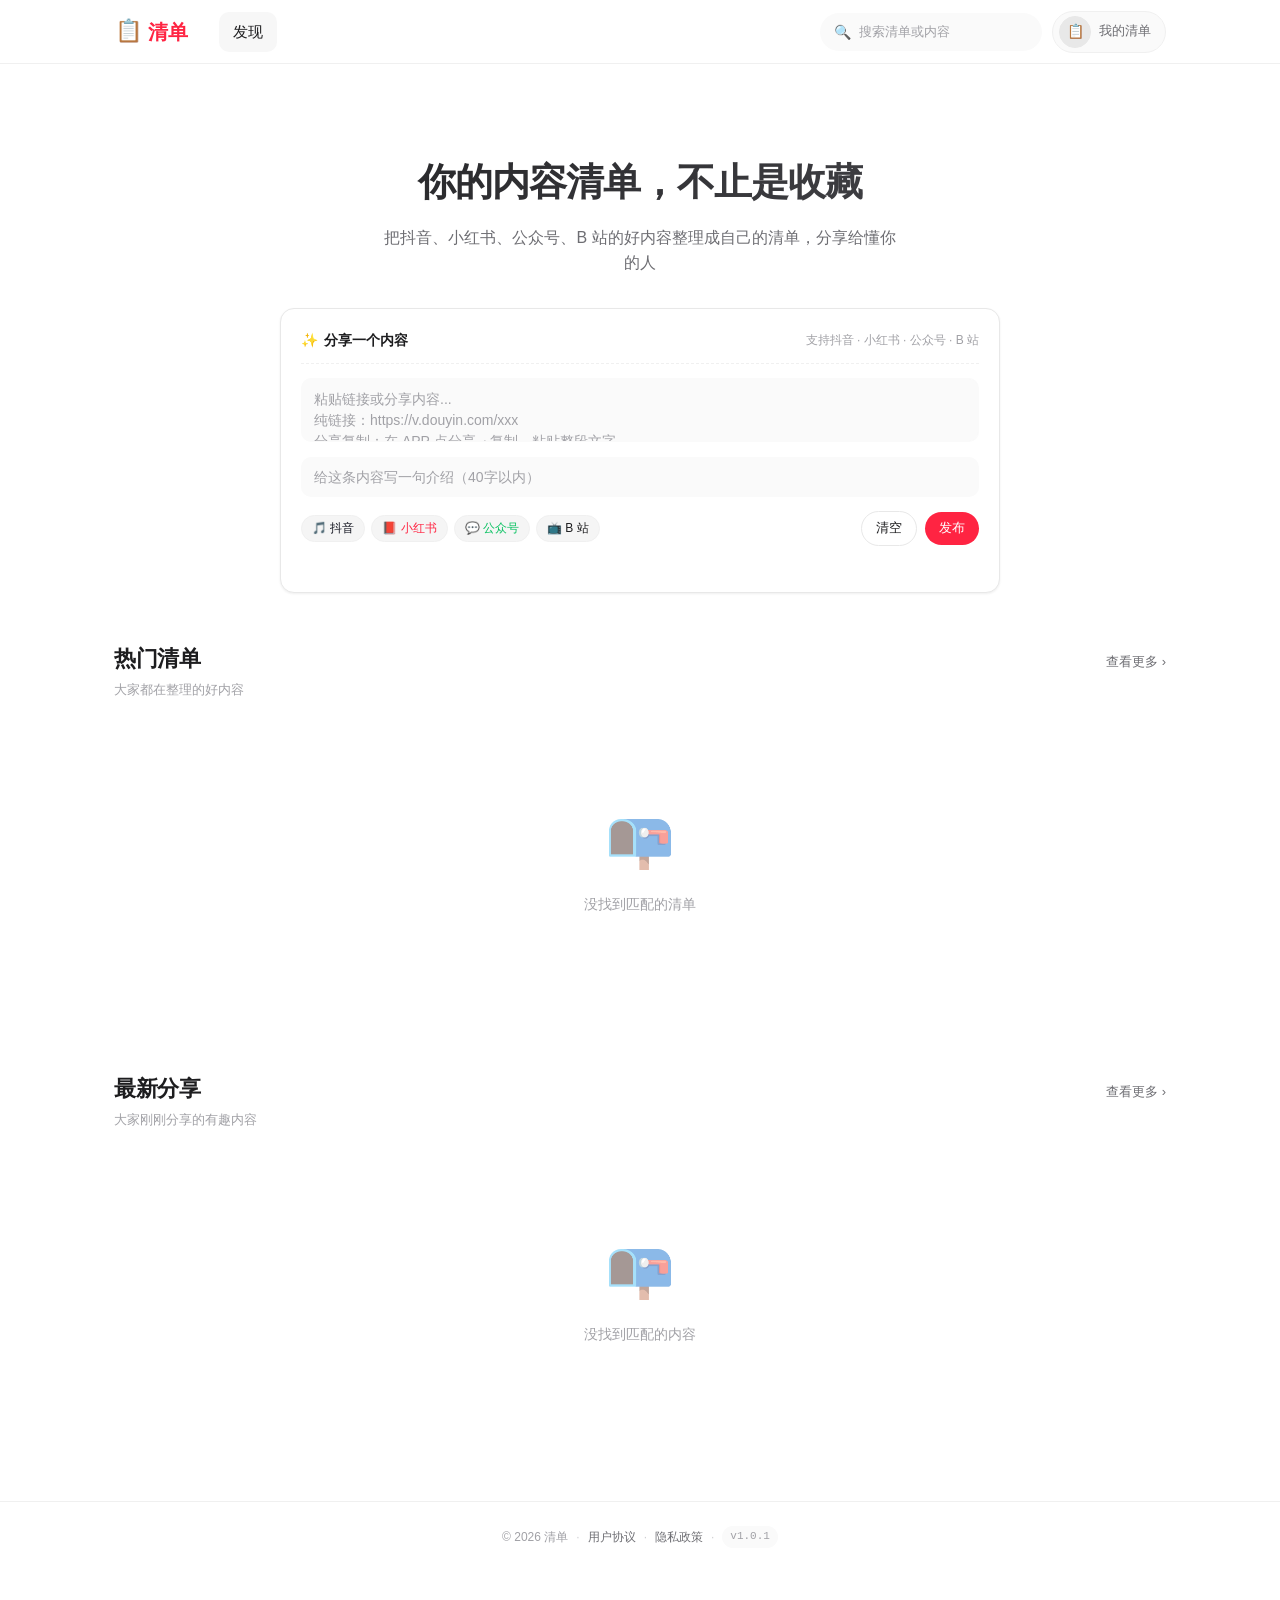
==== commit 3e087d5f: "fix: logo icon alignment" ====
--- a/index.html
+++ b/index.html
@@ -121,8 +121,8 @@
             <span>创建新清单</span>
           </button>
           <div id="new-list-form" class="new-list-form" hidden>
-            <input id="new-list-title" class="form-input" type="text" placeholder="清单标题（必填，20字以内）" maxlength="20">
-            <textarea id="new-list-desc" class="form-input form-textarea" placeholder="清单简介（选填，50字以内）" maxlength="50"></textarea>
+            <input id="new-list-title" class="form-input" type="text" placeholder="清单标题（必填，40字以内）" maxlength="40">
+            <textarea id="new-list-desc" class="form-input form-textarea" placeholder="清单简介（选填，200字以内）" maxlength="200"></textarea>
             <label class="form-checkbox">
               <input id="new-list-anon" type="checkbox">
               <span>匿名发布</span>
--- a/css/style.css
+++ b/css/style.css
@@ -164,10 +164,20 @@
   gap: 6px;
   flex-shrink: 0;
   letter-spacing: -0.5px;
+  line-height: 1;
+  height: 32px;
 }
 
 .logo-icon {
   font-size: 22px;
+  display: inline-flex;
+  align-items: center;
+  justify-content: center;
+  width: 28px;
+  height: 28px;
+  line-height: 1;
+  /* emoji 视觉中心微调（不同系统渲染略有差异） */
+  transform: translateY(-1px);
 }
 
 .nav-links {
@@ -1410,6 +1420,72 @@
   color: var(--text-tertiary);
 }
 
+/* 我的页：头像上的"换"小按钮 */
+.profile-avatar {
+  position: relative;
+}
+.profile-avatar-edit {
+  position: absolute;
+  right: 0;
+  bottom: 0;
+  width: 28px;
+  height: 28px;
+  border-radius: 50%;
+  background: #fff;
+  border: 1.5px solid var(--border-medium);
+  font-size: 13px;
+  color: var(--text-secondary);
+  cursor: pointer;
+  display: flex;
+  align-items: center;
+  justify-content: center;
+  box-shadow: var(--shadow-sm);
+  transition: all 0.15s;
+  font-family: inherit;
+  padding: 0;
+}
+.profile-avatar-edit:hover {
+  color: var(--primary);
+  border-color: var(--primary);
+  transform: scale(1.08);
+}
+
+/* 换头像弹层 · emoji 网格 */
+.avatar-picker-card {
+  max-width: 360px;
+}
+.avatar-grid {
+  display: grid;
+  grid-template-columns: repeat(4, 1fr);
+  gap: 8px;
+  padding: 4px 0;
+}
+.avatar-grid-item {
+  aspect-ratio: 1 / 1;
+  border: 1.5px solid var(--border);
+  border-radius: var(--radius-md);
+  background: var(--bg-soft);
+  font-size: 30px;
+  cursor: pointer;
+  transition: all 0.15s;
+  display: flex;
+  align-items: center;
+  justify-content: center;
+  font-family: inherit;
+  padding: 0;
+  line-height: 1;
+}
+.avatar-grid-item:hover {
+  border-color: var(--primary);
+  background: var(--primary-soft);
+  transform: scale(1.05);
+}
+.avatar-grid-item.active {
+  border-color: var(--primary);
+  background: var(--primary-soft);
+  box-shadow: 0 0 0 2px var(--primary);
+}
+
 .profile-stat-num {
   color: var(--text-primary);
   font-weight: 700;
@@ -1477,15 +1553,28 @@
 }
 
 .empty-state {
+  /* 跨满 grid 整行（不论父容器是 card-grid 还是 card-grid-2col） */
+  grid-column: 1 / -1;
   text-align: center;
   padding: 80px 20px;
   color: var(--text-tertiary);
+  display: flex;
+  flex-direction: column;
+  align-items: center;
 }
 
 .empty-state-icon {
   font-size: 56px;
   margin-bottom: 12px;
   opacity: 0.5;
+  display: flex;
+  align-items: center;
+  justify-content: center;
+  width: 80px;
+  height: 80px;
+  line-height: 1;
+  /* emoji 视觉中心微调 */
+  transform: translateY(-2px);
 }
 
 .empty-state-text {
